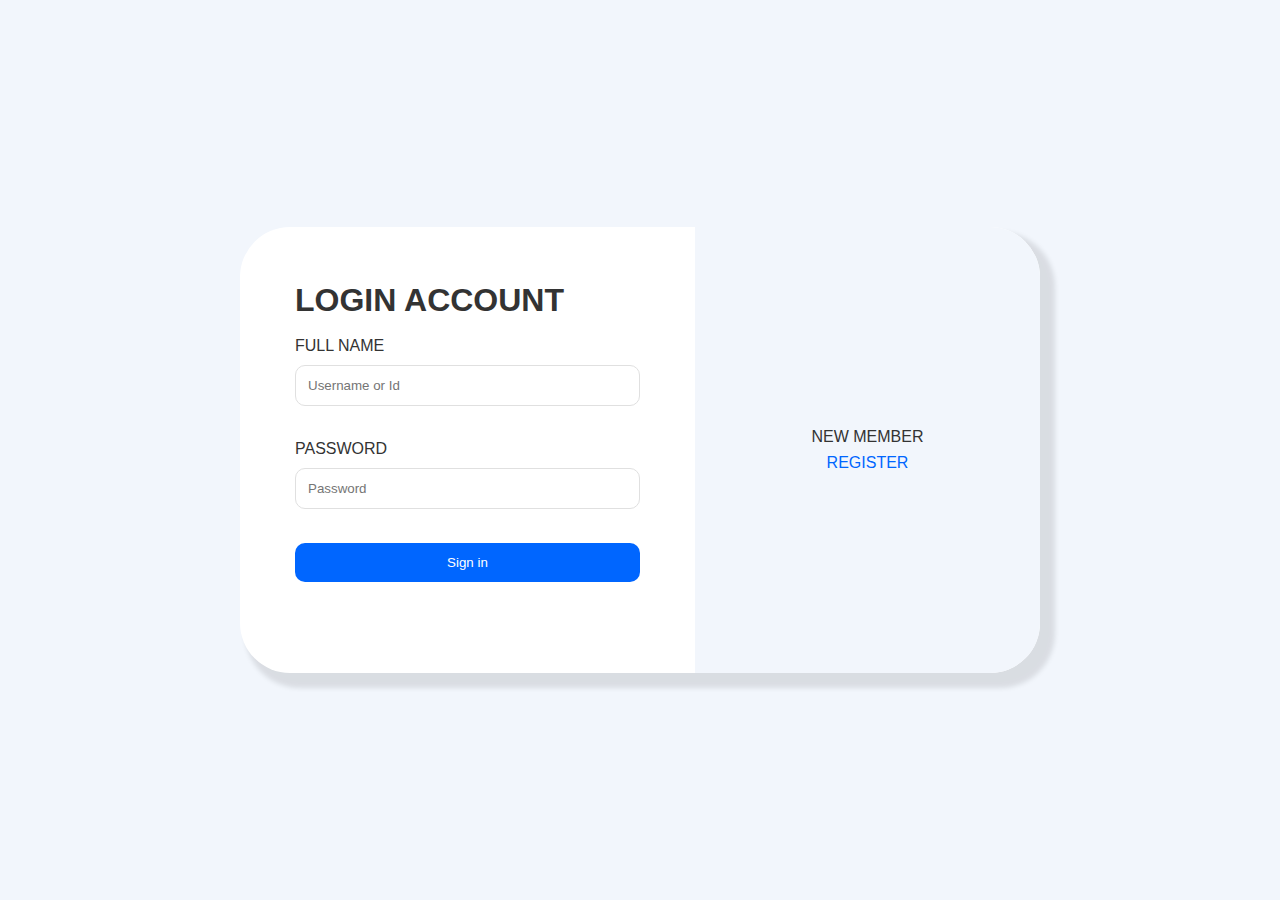
==== login.html @ 6f728eec "initial commit" ====
<!DOCTYPE html>
<html lang="en">
<head>
    <meta charset="UTF-8">
    <meta name="viewport" content="width=device-width, initial-scale=1.0">
    <title>
        login Account</title>
    <link rel="stylesheet" href="CSS/style.css">
</head>
<body>
    <div class="container">
        <div class="form-container">
            <h1>Login Account</h1><br>
            <form>
                <label for="Username or Id">Full Name</label>
                <input type="text" id="Username or Id" name="Username or Id" placeholder="Username or Id" required><br>
                <label for="password">Password</label>
                <input type="password" id="password" name="password" placeholder="Password" required><br>
                
                <button type="submit">Sign in</button><br><br>
            </form>
        </div>
        <div class="login-container">
            <p>New member</p>
            <a href="index.html">Register</a>
        </div>
    </div>
</body>
</html>
---- CSS/style.css ----
body {
  font-family: Arial, sans-serif;
  background-color: #f2f6fc;
  display: flex;
  justify-content: center;
  align-items: center;
  height: 100vh;
  margin: 0;
}

.container {
  display: flex;
  width: 800px;
  background-color: #fff;
  box-shadow: 10px 10px 5px 5px rgba(0, 0, 0, 0.1);
  border-radius: 50px;
  overflow: hidden;
  font-weight: 60;
  text-transform: uppercase;
}

.container .form-container {
  padding: 55px;
  width: 50%;
}

.container .form-container h1 {
  margin: 0;
  color: #333;
}

.container .form-container p {
  color: #333;
  margin: 8px 0 24px;
}

.container .form-container form {
  display: flex;
  flex-direction: column;
}

.container .form-container form label {
  margin-bottom: 10px;
  color: #333;
}

.container .form-container form input {
  margin-bottom: 16px;
  padding: 12px;
  border: 1px solid #e0e0e0;
  border-radius: 10px;
}

.container .form-container form input:focus {
  border-color: #0066ff;
  outline: none;
}

.container .form-container form button {
  padding: 12px;
  background-color: #0066ff;
  color: #fff;
  border: none;
  border-radius: 10px;
  cursor: pointer;
}

.container .form-container form button:hover {
  background-color: #0052cc;
}

.login-container {
  background-color: #f2f6fc;
  width: 50%;
  display: flex;
  flex-direction: column;
  justify-content: center;
  align-items: center;
}

.login-container p {
  margin: 0;
  color: #333;
}

.login-container a {
  margin-top: 8px;
  color: #0066ff;
  text-decoration: none;
}

.login-container a:hover {
  text-decoration: underline;
}
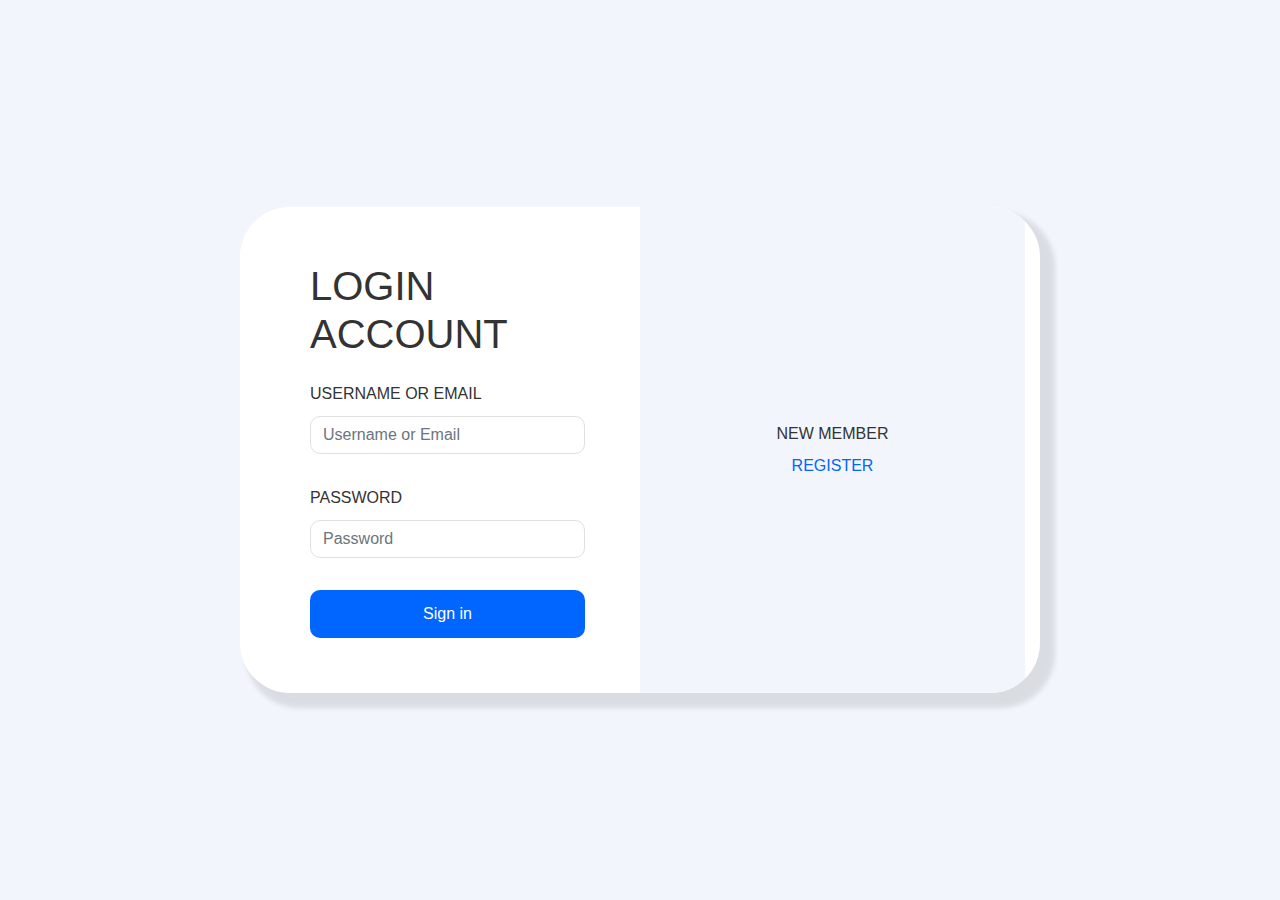
==== commit 380cf9af: "initial commit" ====
--- a/login.html
+++ b/login.html
@@ -3,21 +3,24 @@
 <head>
     <meta charset="UTF-8">
     <meta name="viewport" content="width=device-width, initial-scale=1.0">
-    <title>
-        login Account</title>
+    <title>Login Account</title>
+    <link rel="stylesheet" href="https://stackpath.bootstrapcdn.com/bootstrap/4.5.2/css/bootstrap.min.css">
     <link rel="stylesheet" href="CSS/style.css">
 </head>
 <body>
     <div class="container">
         <div class="form-container">
             <h1>Login Account</h1><br>
-            <form>
-                <label for="Username or Id">Full Name</label>
-                <input type="text" id="Username or Id" name="Username or Id" placeholder="Username or Id" required><br>
-                <label for="password">Password</label>
-                <input type="password" id="password" name="password" placeholder="Password" required><br>
-                
-                <button type="submit">Sign in</button><br><br>
+            <form id="loginForm">
+                <div class="form-group">
+                    <label for="usernameOrEmail">Username or Email</label>
+                    <input type="text" id="usernameOrEmail" name="usernameOrEmail" class="form-control" placeholder="Username or Email" required>
+                </div>
+                <div class="form-group">
+                    <label for="password">Password</label>
+                    <input type="password" id="password" name="password" class="form-control" placeholder="Password" required>
+                </div>
+                <button type="submit" class="btn btn-primary">Sign in</button>
             </form>
         </div>
         <div class="login-container">
@@ -25,5 +28,8 @@
             <a href="index.html">Register</a>
         </div>
     </div>
+
+    <script src="https://code.jquery.com/jquery-3.5.1.min.js"></script>
+    <script src="JS/script.js"></script>
 </body>
-</html>+</html>
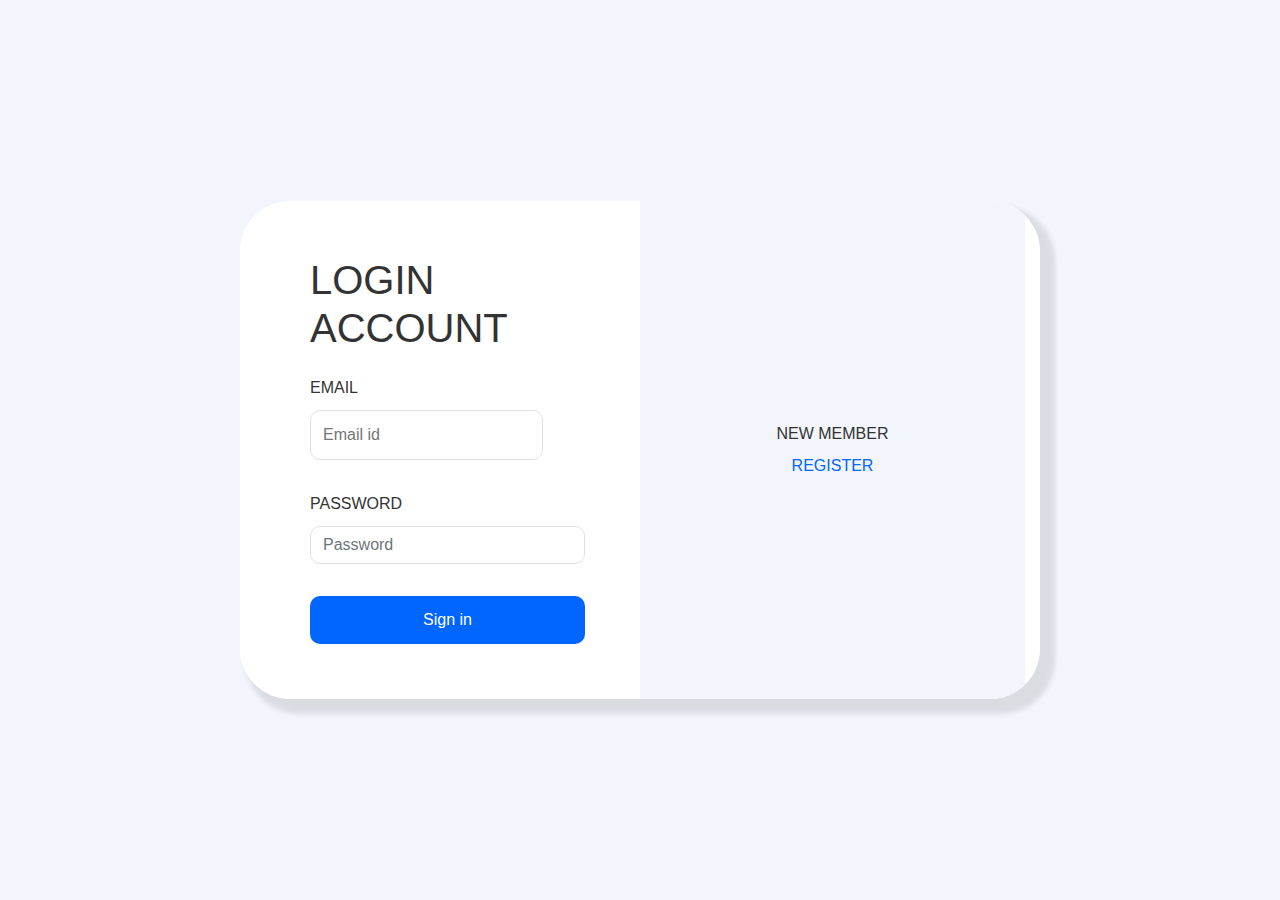
==== commit da44cde8: "initial commit" ====
--- a/login.html
+++ b/login.html
@@ -9,12 +9,12 @@
 </head>
 <body>
     <div class="container">
-        <div class="form-container">
+        <div class="formcontainer">
             <h1>Login Account</h1><br>
             <form id="loginForm">
                 <div class="form-group">
-                    <label for="usernameOrEmail">Username or Email</label>
-                    <input type="text" id="usernameOrEmail" name="usernameOrEmail" class="form-control" placeholder="Username or Email" required>
+                    <label for="Email">Email</label>
+                    <input type="email" id="mail" name="Email" class="form name" placeholder="Email id" required>
                 </div>
                 <div class="form-group">
                     <label for="password">Password</label>
@@ -30,6 +30,6 @@
     </div>
 
     <script src="https://code.jquery.com/jquery-3.5.1.min.js"></script>
-    <script src="JS/script.js"></script>
+    <script src="JS/login.js"></script>
 </body>
 </html>
--- a/CSS/style.css
+++ b/CSS/style.css
@@ -19,44 +19,44 @@
   text-transform: uppercase;
 }
 
-.container .form-container {
+.container .formcontainer {
   padding: 55px;
   width: 50%;
 }
 
-.container .form-container h1 {
+.container .formcontainer h1 {
   margin: 0;
   color: #333;
 }
 
-.container .form-container p {
+.container .formcontainer p {
   color: #333;
   margin: 8px 0 24px;
 }
 
-.container .form-container form {
+.container .formcontainer form {
   display: flex;
   flex-direction: column;
 }
 
-.container .form-container form label {
+.container .formcontainer form label {
   margin-bottom: 10px;
   color: #333;
 }
 
-.container .form-container form input {
+.container .formcontainer form input {
   margin-bottom: 16px;
   padding: 12px;
   border: 1px solid #e0e0e0;
   border-radius: 10px;
 }
 
-.container .form-container form input:focus {
+.container .formcontainer form input:focus {
   border-color: #0066ff;
   outline: none;
 }
 
-.container .form-container form button {
+.container .formcontainer form button {
   padding: 12px;
   background-color: #0066ff;
   color: #fff;
@@ -65,7 +65,7 @@
   cursor: pointer;
 }
 
-.container .form-container form button:hover {
+.container .formcontainer form button:hover {
   background-color: #0052cc;
 }
 
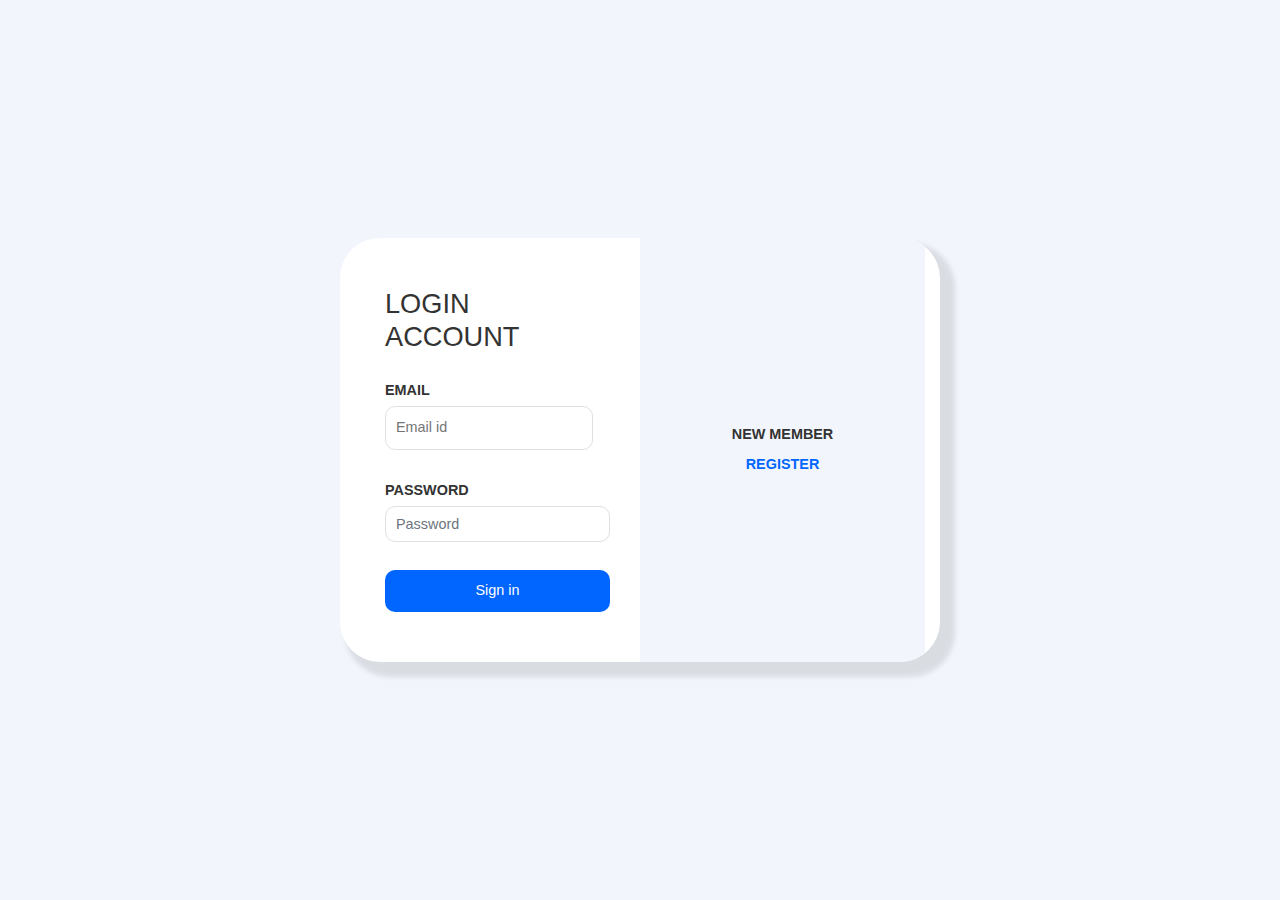
==== commit eb1df968: "initial commit" ====
--- a/login.html
+++ b/login.html
@@ -20,7 +20,8 @@
                     <label for="password">Password</label>
                     <input type="password" id="password" name="password" class="form-control" placeholder="Password" required>
                 </div>
-                <button type="submit" class="btn btn-primary">Sign in</button>
+                <div id="result"></div>
+                <button type="submit" class="btn btn-primary" id="sbt-btn">Sign in</button>
             </form>
         </div>
         <div class="login-container">
--- a/CSS/style.css
+++ b/CSS/style.css
@@ -10,28 +10,30 @@
 
 .container {
   display: flex;
-  width: 800px;
+  width: 600px;
   background-color: #fff;
   box-shadow: 10px 10px 5px 5px rgba(0, 0, 0, 0.1);
-  border-radius: 50px;
+  border-radius: 40px;
   overflow: hidden;
-  font-weight: 60;
+  font-weight: 600;
   text-transform: uppercase;
 }
 
 .container .formcontainer {
-  padding: 55px;
+  padding: 50px 30px;
   width: 50%;
 }
 
 .container .formcontainer h1 {
   margin: 0;
   color: #333;
+  font-size: 1.7em;
 }
 
 .container .formcontainer p {
   color: #333;
-  margin: 8px 0 24px;
+  margin: 8px 0 16px;
+  font-size: 0.9em;
 }
 
 .container .formcontainer form {
@@ -40,15 +42,17 @@
 }
 
 .container .formcontainer form label {
-  margin-bottom: 10px;
+  margin-bottom: 5px;
   color: #333;
+  font-size: 0.9em;
 }
 
 .container .formcontainer form input {
-  margin-bottom: 16px;
-  padding: 12px;
+  margin-bottom: 12px;
+  padding: 10px;
   border: 1px solid #e0e0e0;
   border-radius: 10px;
+  font-size: 0.9em;
 }
 
 .container .formcontainer form input:focus {
@@ -57,38 +61,42 @@
 }
 
 .container .formcontainer form button {
-  padding: 12px;
+  padding: 10px;
   background-color: #0066ff;
   color: #fff;
   border: none;
   border-radius: 10px;
   cursor: pointer;
+  font-size: 0.9em;
 }
 
 .container .formcontainer form button:hover {
   background-color: #0052cc;
 }
 
-.login-container {
+.container .login-container {
   background-color: #f2f6fc;
   width: 50%;
   display: flex;
   flex-direction: column;
   justify-content: center;
   align-items: center;
+  padding: 35px;
 }
 
-.login-container p {
+.container .login-container p {
   margin: 0;
   color: #333;
+  font-size: 0.9em;
 }
 
-.login-container a {
+.container .login-container a {
   margin-top: 8px;
   color: #0066ff;
   text-decoration: none;
+  font-size: 0.9em;
 }
 
-.login-container a:hover {
+.container .login-container a:hover {
   text-decoration: underline;
 }
